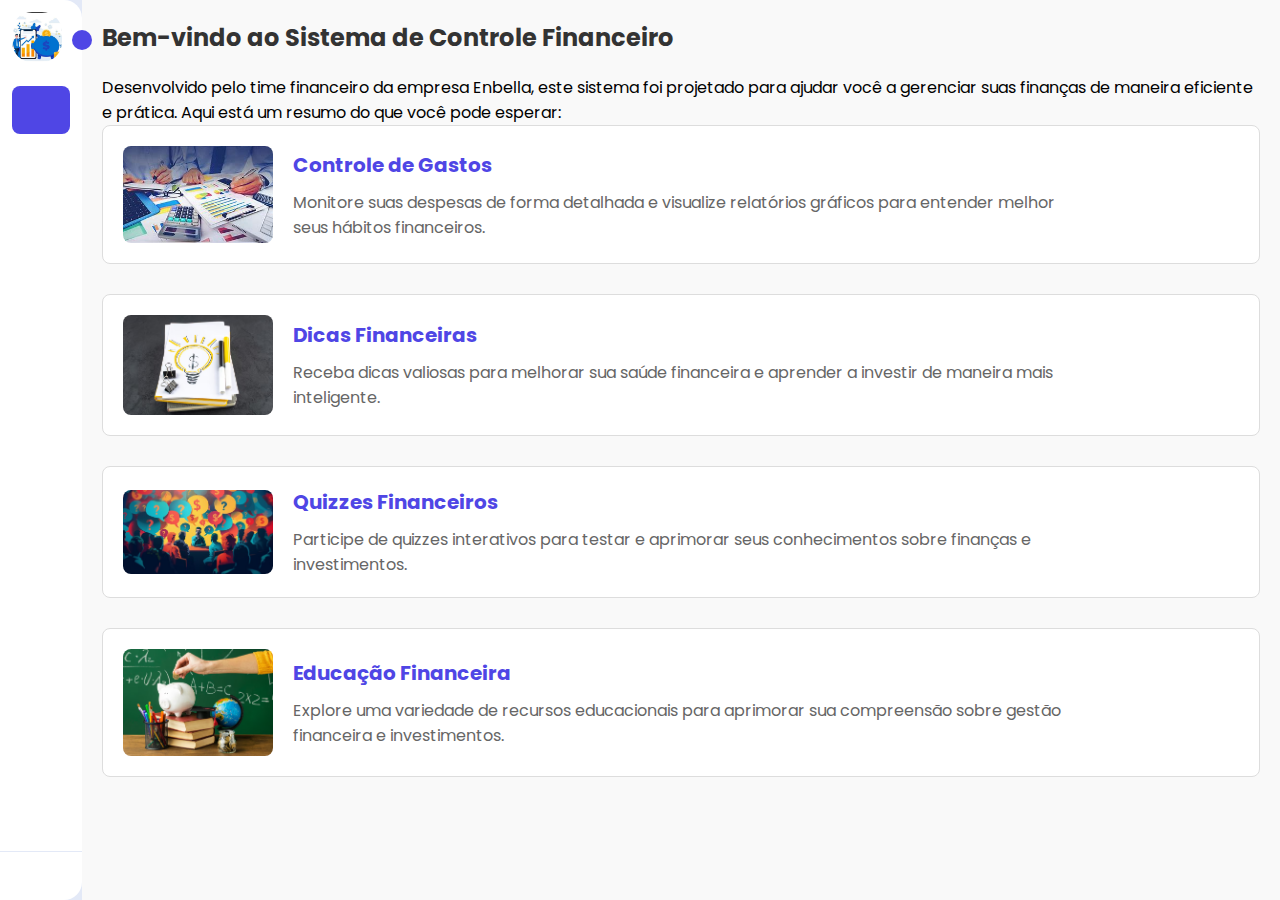
==== index.html @ fa5358b5 "sistema" ====
<!DOCTYPE html>
<html lang="pt-br">
<head>
    <meta charset="UTF-8">
    <meta name="viewport" content="width=device-width, initial-scale=1.0">
    <link rel="stylesheet" href="https://cdnjs.cloudflare.com/ajax/libs/font-awesome/6.5.1/css/all.min.css" integrity="sha512-DTOQO9RWCH3ppGqcWaEA1BIZOC6xxalwEsw9c2QQeAIftl+Vegovlnee1c9QX4TctnWMn13TZye+giMm8e2LwA==" crossorigin="anonymous" referrerpolicy="no-referrer" />
    <link rel="stylesheet" href="index.css">
    <title>Home - Sistema de Controle Financeiro</title>
</head>
<body>
    <nav id="sidebar">
        <div id="sidebar_content">
            <div id="user">
                <img src="./finaceiro enbella.jpg" id="user_avatar" alt="Avatar">

                <p id="user_infos">
                    <span class="item-description">
                        Sistema finaceiro
                    </span>
                    <span class="item-description">
                       Enbella
                    </span>
                </p>
            </div>

            <ul id="side_items">
                <li class="side-item active">
                    <a href="./home.html">
                        <i class="fa-solid fa-home"></i>
                        <span class="item-description">
                            Home
                        </span>
                    </a>
                </li>

                <li class="side-item">
                    <a href="./controle-gastos.html">
                        <i class="fa-solid fa-wallet"></i>
                        <span class="item-description">
                            Controle de Gastos
                        </span>
                    </a>
                </li>

                <li class="side-item">
                    <a href="./dicas.html">
                        <i class="fa-solid fa-lightbulb"></i>
                        <span class="item-description">
                            Dicas
                        </span>
                    </a>
                </li>

                <li class="side-item">
                    <a href="./quizzes.html">
                        <i class="fa-solid fa-question-circle"></i>
                        <span class="item-description">
                            Quizzes
                        </span>
                    </a>
                </li>

                <li class="side-item">
                    <a href="./educacao-financeira.html">
                        <i class="fa-solid fa-graduation-cap"></i>
                        <span class="item-description">
                            Educação Financeira
                        </span>
                    </a>
                </li>
            </ul>

            <button id="open_btn">
                <i id="open_btn_icon" class="fa-solid fa-chevron-right"></i>
            </button>
        </div>

        <div id="logout">
            <button id="logout_btn">
                <i class="fa-solid fa-right-from-bracket"></i>
                <span class="item-description">
                    Logout
                </span>
            </button>
        </div>
    </nav>

    <main>
        <section id="welcome">
            <h1>Bem-vindo ao Sistema de Controle Financeiro</h1>
            <p>Desenvolvido pelo time financeiro da empresa Enbella, este sistema foi projetado para ajudar você a gerenciar suas finanças de maneira eficiente e prática. Aqui está um resumo do que você pode esperar:</p>
            
            <div class="info-section">
                <img src="controle finaceiro.jpeg" alt="Gerenciamento Financeiro" class="info-image">
                <div class="info-text">
                    <h2>Controle de Gastos</h2>
                    <p>Monitore suas despesas de forma detalhada e visualize relatórios gráficos para entender melhor seus hábitos financeiros.</p>
                </div>
            </div>

            <div class="info-section">
                <img src="./Dicas finaceiro.avif" alt="Dicas Financeiras" class="info-image">
                <div class="info-text">
                    <h2>Dicas Financeiras</h2>
                    <p>Receba dicas valiosas para melhorar sua saúde financeira e aprender a investir de maneira mais inteligente.</p>
                </div>
            </div>

            <div class="info-section">
                <img src="./Quizzes Finaceiro.jpg" alt="Quizzes Financeiros" class="info-image">
                <div class="info-text">
                    <h2>Quizzes Financeiros</h2>
                    <p>Participe de quizzes interativos para testar e aprimorar seus conhecimentos sobre finanças e investimentos.</p>
                </div>
            </div>

            <div class="info-section">
                <img src="./educação finaceira.avif" alt="Educação Financeira" class="info-image">
                <div class="info-text">
                    <h2>Educação Financeira</h2>
                    <p>Explore uma variedade de recursos educacionais para aprimorar sua compreensão sobre gestão financeira e investimentos.</p>
                </div>
            </div>
        </section>
    </main>
    <script src="index.js"></script>
</body>
</html>
---- index.css ----
@import url('https://fonts.googleapis.com/css2?family=Poppins:ital,wght@0,100;0,200;0,300;0,400;0,500;0,600;0,700;0,800;0,900&display=swap');

* {
    margin: 0;
    padding: 0;
    box-sizing: border-box;
    font-family: 'Poppins', sans-serif;
}

body {
    display: flex;
    min-height: 100vh;
    background-color: #e3e9f7;
    margin: 0;
}

#sidebar {
    display: flex;
    flex-direction: column;
    justify-content: space-between;
    background-color: #ffffff;
    height: 100vh;
    border-radius: 0px 18px 18px 0px;
    position: fixed;
    transition: all .5s;
    width: 82px;
    z-index: 2;
}

#sidebar.open-sidebar {
    width: 250px;
}

#sidebar_content {
    padding: 12px;
}

#user {
    display: flex;
    align-items: center;
    gap: 8px;
    margin-bottom: 24px;
}

#user_avatar {
    width: 50px;
    height: 50px;
    object-fit: cover;
    border-radius: 20px;
}

#user_infos {
    display: flex;
    flex-direction: column;
}

#user_infos span:last-child {
    color: #6b6b6b;
    font-size: 12px;
}

#side_items {
    display: flex;
    flex-direction: column;
    gap: 8px;
    list-style: none;
}

.side-item {
    border-radius: 8px;
    padding: 14px;
    cursor: pointer;
}

.side-item.active {
    background-color: #4f46e5;
}

.side-item:hover:not(.active),
#logout_btn:hover {
    background-color: #e3e9f7;
}

.side-item a {
    text-decoration: none;
    display: flex;
    align-items: center;
    justify-content: center;
    color: #0a0a0a;
}

.side-item.active a {
    color: #e3e9f7;
}

.side-item a i {
    display: flex;
    align-items: center;
    justify-content: center;
    width: 20px;
    height: 20px;
}

#logout {
    border-top: 1px solid #e3e9f7;
    padding: 12px;
}

#logout_btn {
    border: none;
    padding: 12px;
    font-size: 14px;
    display: flex;
    gap: 20px;
    align-items: center;
    border-radius: 8px;
    text-align: start;
    cursor: pointer;
    background-color: transparent;
}

#open_btn {
    position: absolute;
    top: 30px;
    right: -10px;
    background-color: #4f46e5;
    color: #e3e9f7;
    border-radius: 100%;
    width: 20px;
    height: 20px;
    border: none;
    cursor: pointer;
}

#open_btn_icon {
    transition: transform .3s ease;
}

.open-sidebar #open_btn_icon {
    transform: rotate(180deg);
}

.item-description {
    width: 0;
    overflow: hidden;
    white-space: nowrap;
    text-overflow: ellipsis;
    font-size: 14px;
    transition: width .6s;
    height: 0;
}

#sidebar.open-sidebar .item-description {
    width: 150px;
    height: auto;
}

#sidebar.open-sidebar .side-item a {
    justify-content: flex-start;
    gap: 14px;
}

main {
    margin-left: 82px;
    padding: 20px;
    width: calc(100% - 82px);
    background-color: #f9f9f9;
    transition: margin-left .5s, width .5s;
}

#sidebar.open-sidebar ~ main {
    margin-left: 250px;
    width: calc(100% - 250px);
}

#welcome {
    max-width: 1200px;
    margin: 0 auto;
}

h1 {
    font-size: 24px;
    color: #333;
    margin-bottom: 20px;
}

.info-section {
    display: flex;
    flex-wrap: wrap;
    align-items: center;
    gap: 20px;
    margin-bottom: 30px;
    border: 1px solid #ddd;
    border-radius: 8px;
    padding: 20px;
    background-color: #fff;
}

.info-image {
    width: 100%;
    max-width: 150px;
    height: auto;
    object-fit: cover;
    border-radius: 8px;
}

.info-text {
    flex: 1;
    max-width: 800px;
}

.info-text h2 {
    font-size: 20px;
    color: #4f46e5;
    margin-bottom: 10px;
}

.info-text p {
    font-size: 16px;
    color: #666;
}

/* Responsividade para dispositivos móveis */
@media (max-width: 768px) {
    #sidebar {
        width: 60px;
    }

    #sidebar.open-sidebar {
        width: 200px;
    }

    #sidebar.open-sidebar .item-description {
        width: 120px;
        height: auto;
    }

    #sidebar.open-sidebar .side-item a {
        justify-content: flex-start;
    }

    main {
        margin-left: 60px;
        padding: 10px;
        width: calc(100% - 60px);
    }

    #sidebar.open-sidebar ~ main {
        margin-left: 200px;
        width: calc(100% - 200px);
    }

    #open_btn {
        top: 10px;
        right: -10px;
    }

    h1 {
        font-size: 20px;
    }

    .info-text h2 {
        font-size: 18px;
    }

    .info-text p {
        font-size: 14px;
    }
}

@media (max-width: 480px) {
    #sidebar {
        width: 50px;
    }

    #sidebar.open-sidebar {
        width: 180px;
    }

    #sidebar.open-sidebar .item-description {
        width: 100px;
    }

    main {
        margin-left: 50px;
        padding: 8px;
        width: calc(100% - 50px);
    }

    #sidebar.open-sidebar ~ main {
        margin-left: 180px;
        width: calc(100% - 180px);
    }

    .info-section {
        flex-direction: column;
        text-align: center;
    }

    .info-text {
        max-width: 100%;
    }

    .info-image {
        width: 100%;
        max-width: 100px;
        margin-bottom: 10px;
    }
}
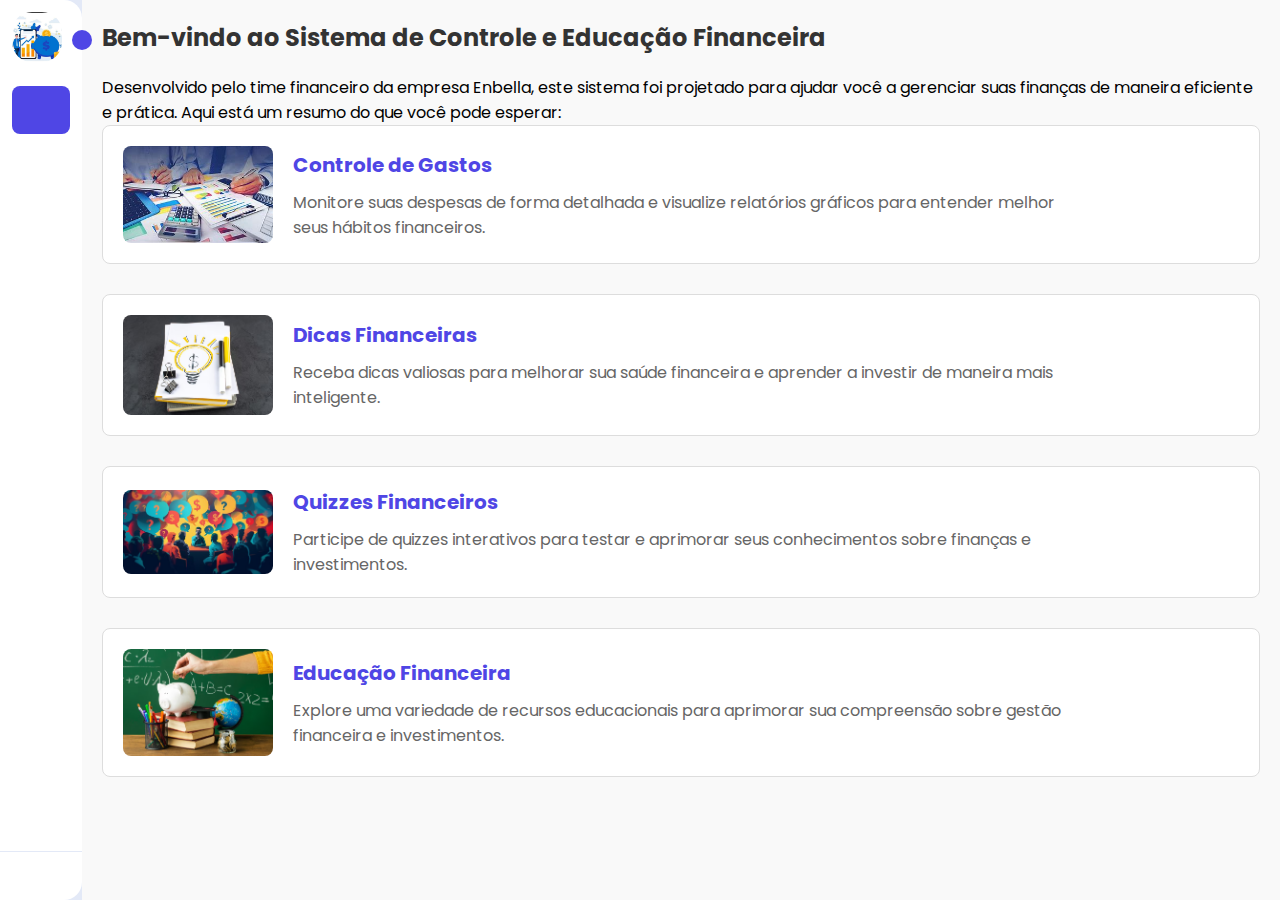
==== commit f89a4d8b: "Update index.html" ====
--- a/index.html
+++ b/index.html
@@ -5,7 +5,8 @@
     <meta name="viewport" content="width=device-width, initial-scale=1.0">
     <link rel="stylesheet" href="https://cdnjs.cloudflare.com/ajax/libs/font-awesome/6.5.1/css/all.min.css" integrity="sha512-DTOQO9RWCH3ppGqcWaEA1BIZOC6xxalwEsw9c2QQeAIftl+Vegovlnee1c9QX4TctnWMn13TZye+giMm8e2LwA==" crossorigin="anonymous" referrerpolicy="no-referrer" />
     <link rel="stylesheet" href="index.css">
-    <title>Home - Sistema de Controle Financeiro</title>
+        <link rel="icon" href="./finaceiro enbella.jpg" type="image/x-icon">
+    <title>Home - Educação Finaceira</title>
 </head>
 <body>
     <nav id="sidebar">
@@ -87,7 +88,7 @@
 
     <main>
         <section id="welcome">
-            <h1>Bem-vindo ao Sistema de Controle Financeiro</h1>
+            <h1>Bem-vindo ao Sistema de Controle e Educação Financeira</h1>
             <p>Desenvolvido pelo time financeiro da empresa Enbella, este sistema foi projetado para ajudar você a gerenciar suas finanças de maneira eficiente e prática. Aqui está um resumo do que você pode esperar:</p>
             
             <div class="info-section">
